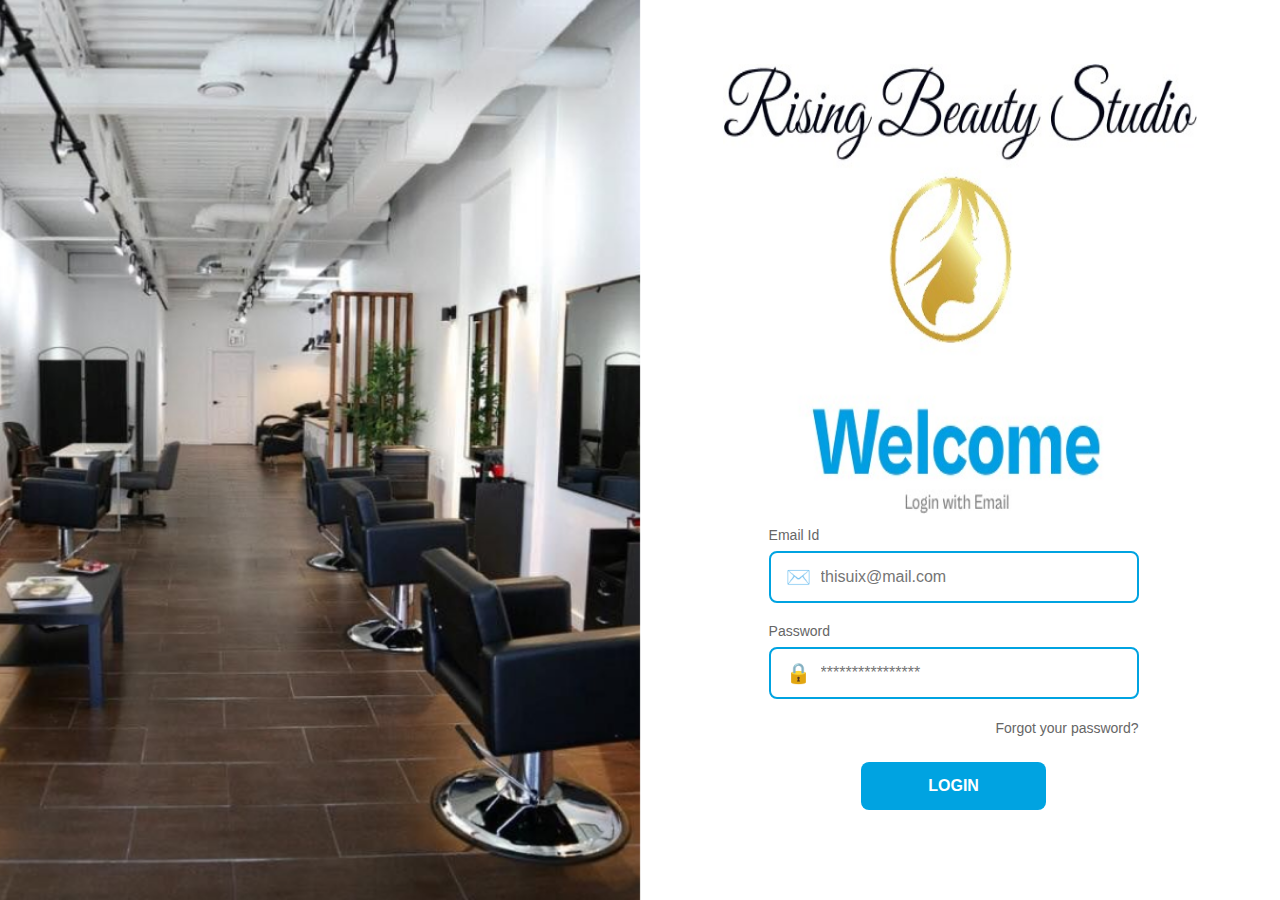
==== index.html @ 4cbc5ad9 "Add files via upload" ====
<!DOCTYPE html>
<html lang="en">
    <head>
        <meta charset="UTF-8">
        <meta name="viewport" content="width=device-width, initial-scale=1.0">
        <title>Rising Beauty Studio - Login</title>
        <link rel="stylesheet" href="styles.css">
        <link
            href="https://fonts.googleapis.com/css2?family=Great+Vibes&display=swap"
            rel="stylesheet">
    </head>
    <body>
        <div class="login-container">

            <div
                style="margin-top: -2%; margin-left: 50%; width: 37vw; height: 50vh; background-color: blue;">
                <img
                    src="Images/WhatsApp Image 2025-02-28 at 19.35.46_c1e0ebcd.jpg" 
                    alt="Logo"
                    style="width: 100%; height: 100%;">
            </div>

            <div style="margin-top: 1%; margin-left: 49%;">
                <form class="login-form" onsubmit="redirectToDashboard(event)">
                    <div class="form-group">
                        <label>Email Id</label>
                        <div class="input-with-icon" style="width: 370px;">
                            <span class="email-icon">✉️</span>
                            <input type="email" placeholder="thisuix@mail.com">
                        </div>
                    </div>

                    <div class="form-group">
                        <label>Password</label>
                        <div class="input-with-icon" style="width: 370px;">
                            <span class="password-icon">🔒</span>
                            <input type="password"
                                placeholder="****************">
                        </div>
                    </div>

                    <div class="forgot-password">
                        <a href="#">Forgot your password?</a>
                    </div>

                    <button type="submit" class="login-button">LOGIN</button>
                </form>
            </div>
        </div>
    </body>
    <script src="script.js"></script>
</html>
---- styles.css ----
* {
    margin: 0;
    padding: 0;
    box-sizing: border-box;
    font-family: 'Arial', sans-serif;
}

body {
    display: flex;
    justify-content: center;
    align-items: center;
    min-height: 100vh;
    background: #ffffff;
    margin: 0;
    padding: 0;
}

.login-container {
    width: 100vw;
    height: 100vh;
    max-width: 100%;
    padding: 0;
    text-align: center;
    background-image: url('Images/Login Page.png');
    background-size: cover;
    background-position: center;
    background-repeat: no-repeat;
    display: flex;
    flex-direction: column;
    justify-content: center;
    align-items: center;
    overflow: hidden;
}

.brand-name {
    font-family: 'Great Vibes', cursive;
    font-size: 48px;
    color: #000;
    margin-bottom: 20px;
}

.logo {
    width: 120px;
    height: 120px;
    margin: 20px 0;
}

.welcome-section h2 {
    font-size: 42px;
    color: #00A3E1;
    margin-bottom: 10px;
}

.welcome-section p {
    color: #666;
    margin-bottom: 30px;
}

.form-group {
    margin-bottom: 20px;
    text-align: left;
}

.form-group label {
    display: block;
    margin-bottom: 0;
    color: #666;
    font-size: 14px;
}

.input-with-icon {
    position: relative;
    display: flex;
    align-items: center;
    border: 2px solid #00A3E1;
    border-radius: 8px;
    padding: 0 15px;
    background: #fff;
    margin-top: 8px;
}

.input-with-icon span {
    font-size: 20px;
    color: #666;
    margin-right: 10px;
}

.input-with-icon input {
    width: 100%;
    padding: 15px 0;
    border: none;
    outline: none;
    font-size: 16px;
}

.forgot-password {
    text-align: right;
    margin: 10px 0 25px;
}

.forgot-password a {
    color: #666;
    text-decoration: none;
    font-size: 14px;
}

.login-button {
    width: 50%;
    padding: 15px;
    background: #00A3E1;
    color: white;
    border: none;
    border-radius: 8px;
    font-size: 16px;
    font-weight: bold;
    cursor: pointer;
    transition: background 0.3s ease;
}

.login-button:hover {
    background: #0089be;
}
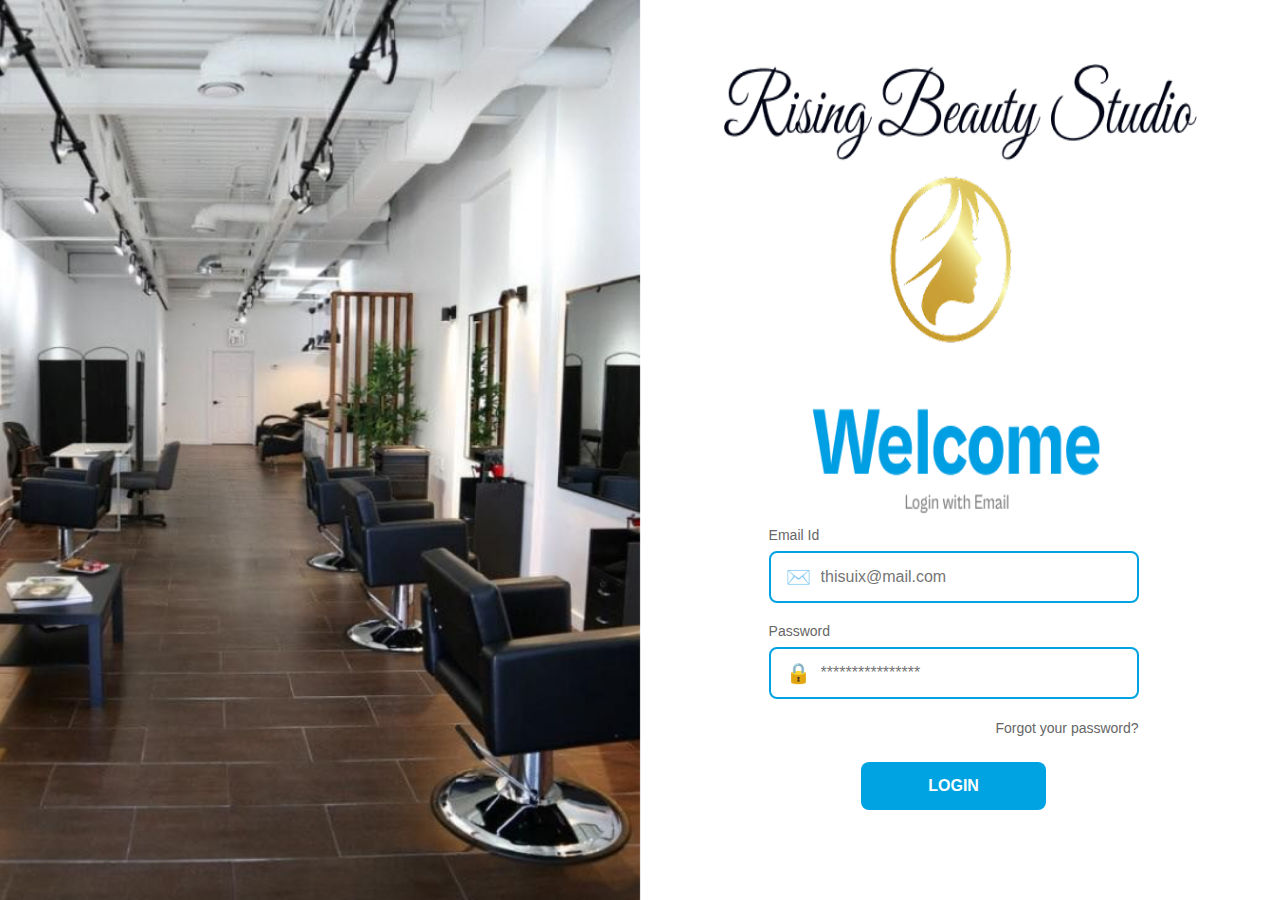
==== commit f21b2d9c: "Add files via upload" ====
--- a/index.html
+++ b/index.html
@@ -13,9 +13,9 @@
         <div class="login-container">
 
             <div
-                style="margin-top: -2%; margin-left: 50%; width: 37vw; height: 50vh; background-color: blue;">
+                style="margin-top: -2%; margin-left: 50%; width: 37vw; height: 50vh; background-color: rgba(0, 0, 255, 0);">
                 <img
-                    src="Images/WhatsApp Image 2025-02-28 at 19.35.46_c1e0ebcd.jpg" 
+                    src="Images/Group 3465091.png" 
                     alt="Logo"
                     style="width: 100%; height: 100%;">
             </div>
